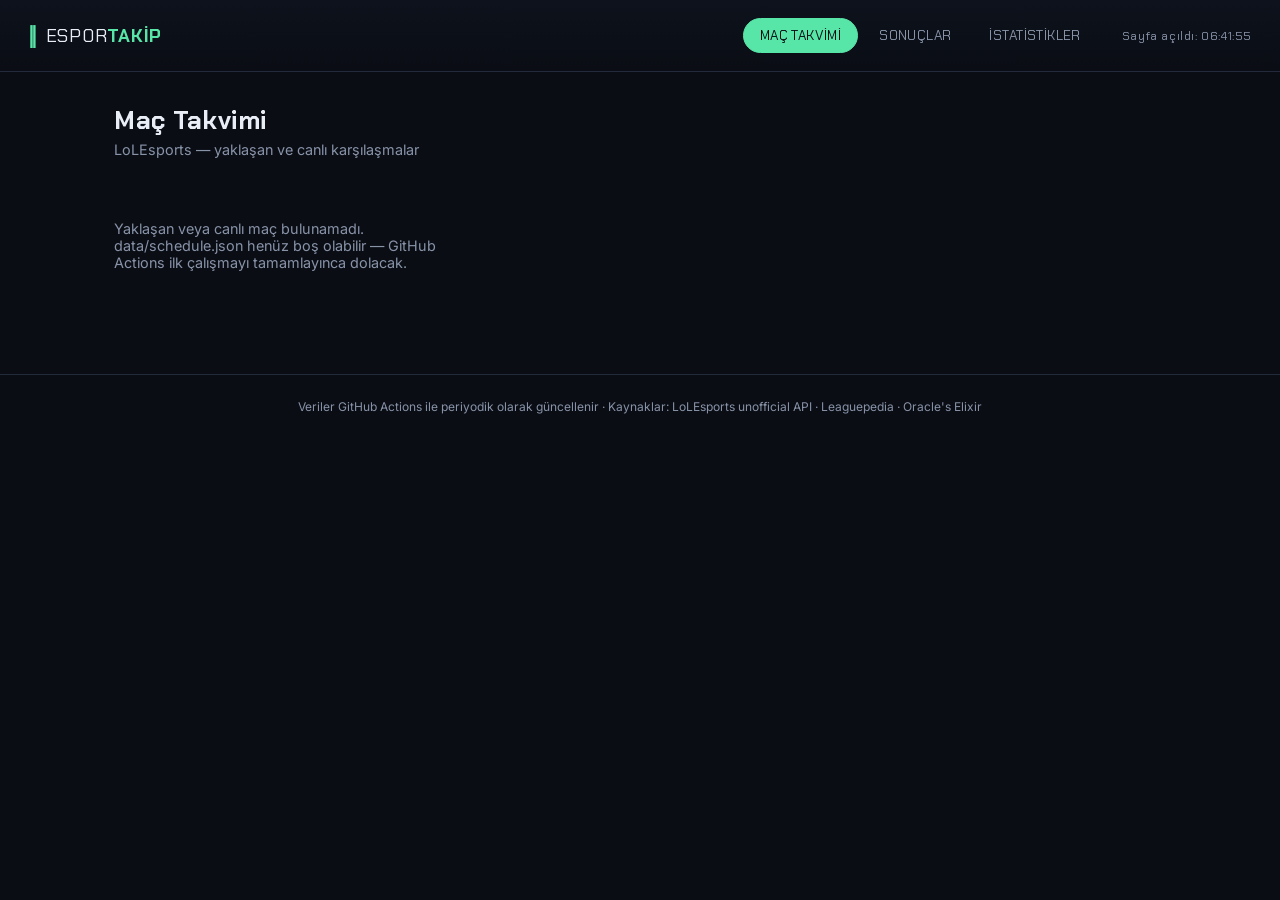
==== index.html @ 3a234da1 "live" ====
<!DOCTYPE html>
<html lang="tr">
<head>
<meta charset="UTF-8" />
<meta name="viewport" content="width=device-width, initial-scale=1.0" />
<title>Espor Takip</title>
<link rel="preconnect" href="https://fonts.googleapis.com">
<link rel="preconnect" href="https://fonts.gstatic.com" crossorigin>
<link href="https://fonts.googleapis.com/css2?family=Chakra+Petch:wght@500;600;700&family=Inter:wght@400;500;600&display=swap" rel="stylesheet">
<link rel="stylesheet" href="style.css">
</head>
<body>

<header class="topbar">
  <div class="brand">
    <span class="brand-mark">‖</span>
    <span class="brand-name">ESPOR<strong>TAKİP</strong></span>
  </div>
  <nav class="tabs" role="tablist">
    <button class="tab active" data-tab="schedule" role="tab" aria-selected="true">Maç Takvimi</button>
    <button class="tab" data-tab="results" role="tab" aria-selected="false">Sonuçlar</button>
    <button class="tab" data-tab="stats" role="tab" aria-selected="false">İstatistikler</button>
  </nav>
  <div class="updated" id="updated-at">—</div>
</header>

<main>

  <!-- MAÇ TAKVİMİ -->
  <section class="panel active" id="panel-schedule">
    <div class="panel-head">
      <h1>Maç Takvimi</h1>
      <p class="sub">LoLEsports — yaklaşan ve canlı karşılaşmalar</p>
    </div>
    <div class="grid" id="schedule-grid">
      <p class="empty">Veri yükleniyor…</p>
    </div>
  </section>

  <!-- SONUÇLAR -->
  <section class="panel" id="panel-results">
    <div class="panel-head">
      <h1>Sonuçlar</h1>
      <p class="sub">Leaguepedia — son tamamlanan maçlar</p>
    </div>
    <div class="table-wrap">
      <table id="results-table">
        <thead>
          <tr>
            <th>Tarih (UTC)</th>
            <th>Turnuva</th>
            <th class="team-col">Takım 1</th>
            <th class="score-col">Skor</th>
            <th class="team-col">Takım 2</th>
          </tr>
        </thead>
        <tbody>
          <tr><td colspan="5" class="empty">Veri yükleniyor…</td></tr>
        </tbody>
      </table>
    </div>
  </section>

  <!-- İSTATİSTİKLER -->
  <section class="panel" id="panel-stats">
    <div class="panel-head">
      <h1>Oyuncu İstatistikleri</h1>
      <p class="sub">Oracle's Elixir — ortalama performans verileri</p>
    </div>
    <div class="table-wrap">
      <table id="stats-table">
        <thead>
          <tr>
            <th class="team-col">Oyuncu</th>
            <th>Maç</th>
            <th>Ort. Kill</th>
            <th>Ort. Death</th>
            <th>Ort. Assist</th>
            <th>KDA</th>
          </tr>
        </thead>
        <tbody>
          <tr><td colspan="6" class="empty">Veri yükleniyor… (henüz veri yoksa README'deki OE_CSV_URL adımına bak)</td></tr>
        </tbody>
      </table>
    </div>
  </section>

</main>

<footer>
  Veriler GitHub Actions ile periyodik olarak güncellenir · Kaynaklar: LoLEsports unofficial API · Leaguepedia · Oracle's Elixir
</footer>

<script src="app.js"></script>
</body>
</html>
---- style.css ----
:root {
  --bg: #0a0d14;
  --surface: #12161f;
  --surface-2: #1a2030;
  --border: #232a3c;
  --text: #e9edf6;
  --text-muted: #8893a8;
  --accent: #58e6a8;     /* mint - canli / pozitif */
  --accent-2: #7c8cff;   /* indigo - vurgu / link */
  --live: #ff4d6d;       /* canli mac kirmizisi */

  --font-display: "Chakra Petch", sans-serif;
  --font-body: "Inter", sans-serif;
}

* { box-sizing: border-box; }

html, body {
  margin: 0;
  background: var(--bg);
  color: var(--text);
  font-family: var(--font-body);
  -webkit-font-smoothing: antialiased;
}

/* ---------- Top bar ---------- */

.topbar {
  display: flex;
  align-items: center;
  gap: 24px;
  padding: 18px 28px;
  border-bottom: 1px solid var(--border);
  background: linear-gradient(180deg, #0d121c 0%, var(--bg) 100%);
  position: sticky;
  top: 0;
  z-index: 10;
  flex-wrap: wrap;
}

.brand {
  display: flex;
  align-items: center;
  gap: 8px;
  font-family: var(--font-display);
  font-size: 1.15rem;
  letter-spacing: 0.04em;
}

.brand-mark {
  color: var(--accent);
  font-weight: 700;
  transform: scaleY(1.2);
}

.brand-name strong {
  color: var(--accent);
}

.tabs {
  display: flex;
  gap: 4px;
  margin-left: auto;
}

.tab {
  font-family: var(--font-display);
  font-size: 0.85rem;
  letter-spacing: 0.03em;
  text-transform: uppercase;
  background: transparent;
  border: 1px solid transparent;
  color: var(--text-muted);
  padding: 8px 16px;
  border-radius: 999px;
  cursor: pointer;
  transition: color 0.15s, border-color 0.15s, background 0.15s;
}

.tab:hover {
  color: var(--text);
}

.tab.active {
  color: var(--bg);
  background: var(--accent);
  border-color: var(--accent);
}

.updated {
  font-size: 0.75rem;
  color: var(--text-muted);
  font-family: var(--font-display);
  letter-spacing: 0.05em;
  white-space: nowrap;
}

/* ---------- Layout ---------- */

main {
  max-width: 1100px;
  margin: 0 auto;
  padding: 32px 24px 64px;
}

.panel { display: none; }
.panel.active { display: block; animation: fade-in 0.25s ease; }

@keyframes fade-in {
  from { opacity: 0; transform: translateY(6px); }
  to   { opacity: 1; transform: translateY(0); }
}

.panel-head h1 {
  font-family: var(--font-display);
  font-size: 1.6rem;
  letter-spacing: 0.02em;
  margin: 0 0 4px;
}

.panel-head .sub {
  color: var(--text-muted);
  font-size: 0.9rem;
  margin: 0 0 24px;
}

.empty {
  color: var(--text-muted);
  font-size: 0.9rem;
  padding: 24px 0;
}

/* ---------- Match cards (signature element) ---------- */

.grid {
  display: grid;
  grid-template-columns: repeat(auto-fill, minmax(300px, 1fr));
  gap: 14px;
}

.match-card {
  background: var(--surface);
  border: 1px solid var(--border);
  border-radius: 10px;
  padding: 16px 18px;
  position: relative;
  overflow: hidden;
}

.match-card.live {
  border-color: rgba(255, 77, 109, 0.5);
  box-shadow: 0 0 0 1px rgba(255, 77, 109, 0.15) inset;
}

.match-meta {
  display: flex;
  justify-content: space-between;
  align-items: center;
  font-family: var(--font-display);
  font-size: 0.7rem;
  letter-spacing: 0.08em;
  text-transform: uppercase;
  color: var(--text-muted);
  margin-bottom: 14px;
}

.match-meta .league {
  display: flex;
  align-items: center;
  gap: 6px;
}

.league img {
  width: 16px;
  height: 16px;
  object-fit: contain;
}

.live-badge {
  display: inline-flex;
  align-items: center;
  gap: 6px;
  color: var(--live);
  font-weight: 600;
}

.live-dot {
  width: 7px;
  height: 7px;
  border-radius: 50%;
  background: var(--live);
  animation: pulse 1.4s ease-in-out infinite;
}

@keyframes pulse {
  0%, 100% { opacity: 1; transform: scale(1); }
  50%      { opacity: 0.35; transform: scale(0.7); }
}

.match-time {
  font-weight: 600;
  color: var(--text-muted);
}

.match-teams {
  display: grid;
  grid-template-columns: 1fr auto 1fr;
  align-items: center;
  gap: 10px;
}

.team {
  display: flex;
  align-items: center;
  gap: 10px;
  min-width: 0;
}

.team.team-right {
  flex-direction: row-reverse;
  text-align: right;
}

.team img {
  width: 30px;
  height: 30px;
  object-fit: contain;
  flex-shrink: 0;
}

.team-name {
  font-family: var(--font-display);
  font-weight: 600;
  font-size: 0.95rem;
  white-space: nowrap;
  overflow: hidden;
  text-overflow: ellipsis;
}

.team.winner .team-name { color: var(--accent); }
.team.loser .team-name { color: var(--text-muted); }

.vs-divider {
  font-family: var(--font-display);
  font-size: 0.75rem;
  color: var(--text-muted);
  display: flex;
  flex-direction: column;
  align-items: center;
  gap: 4px;
  line-height: 1;
}

.vs-divider .score {
  font-size: 1.1rem;
  font-weight: 700;
  color: var(--text);
  letter-spacing: 0.05em;
}

.bo-label {
  font-size: 0.65rem;
  color: var(--text-muted);
  letter-spacing: 0.08em;
}

/* ---------- Tables ---------- */

.table-wrap {
  overflow-x: auto;
  border: 1px solid var(--border);
  border-radius: 10px;
}

table {
  width: 100%;
  border-collapse: collapse;
  font-size: 0.88rem;
}

thead th {
  font-family: var(--font-display);
  font-size: 0.7rem;
  letter-spacing: 0.08em;
  text-transform: uppercase;
  text-align: left;
  color: var(--text-muted);
  background: var(--surface-2);
  padding: 12px 14px;
  border-bottom: 1px solid var(--border);
  white-space: nowrap;
}

tbody td {
  padding: 10px 14px;
  border-bottom: 1px solid var(--border);
  white-space: nowrap;
}

tbody tr:last-child td { border-bottom: none; }
tbody tr:hover { background: var(--surface-2); }

.team-col { min-width: 160px; }
.score-col { text-align: center; font-family: var(--font-display); font-weight: 700; }

/* ---------- Footer ---------- */

footer {
  text-align: center;
  font-size: 0.75rem;
  color: var(--text-muted);
  padding: 24px;
  border-top: 1px solid var(--border);
}

/* ---------- Responsive ---------- */

@media (max-width: 640px) {
  .topbar { padding: 14px 16px; }
  .tabs { width: 100%; justify-content: space-between; margin-left: 0; }
  .tab { flex: 1; padding: 8px 6px; font-size: 0.72rem; }
  .updated { display: none; }
  main { padding: 20px 14px 48px; }
}

/* Reduced motion */
@media (prefers-reduced-motion: reduce) {
  .live-dot { animation: none; }
  .panel.active { animation: none; }
}
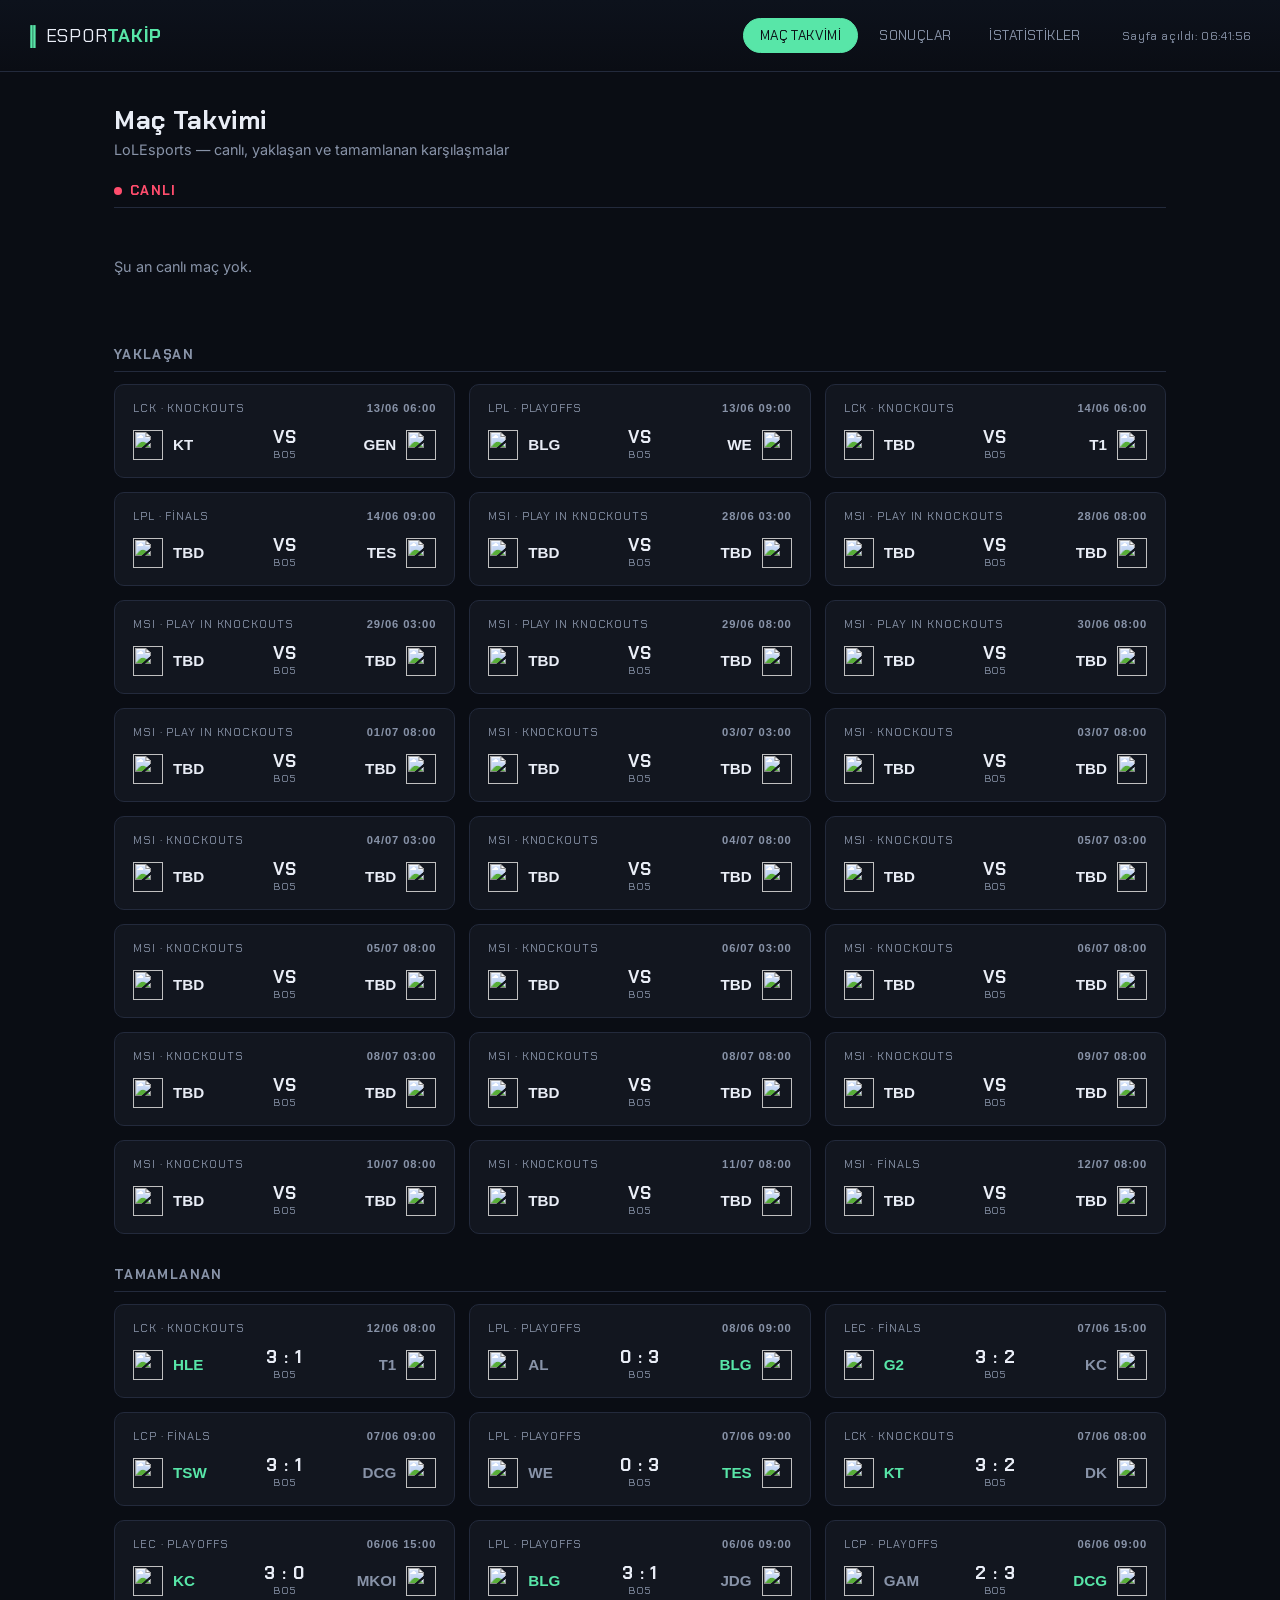
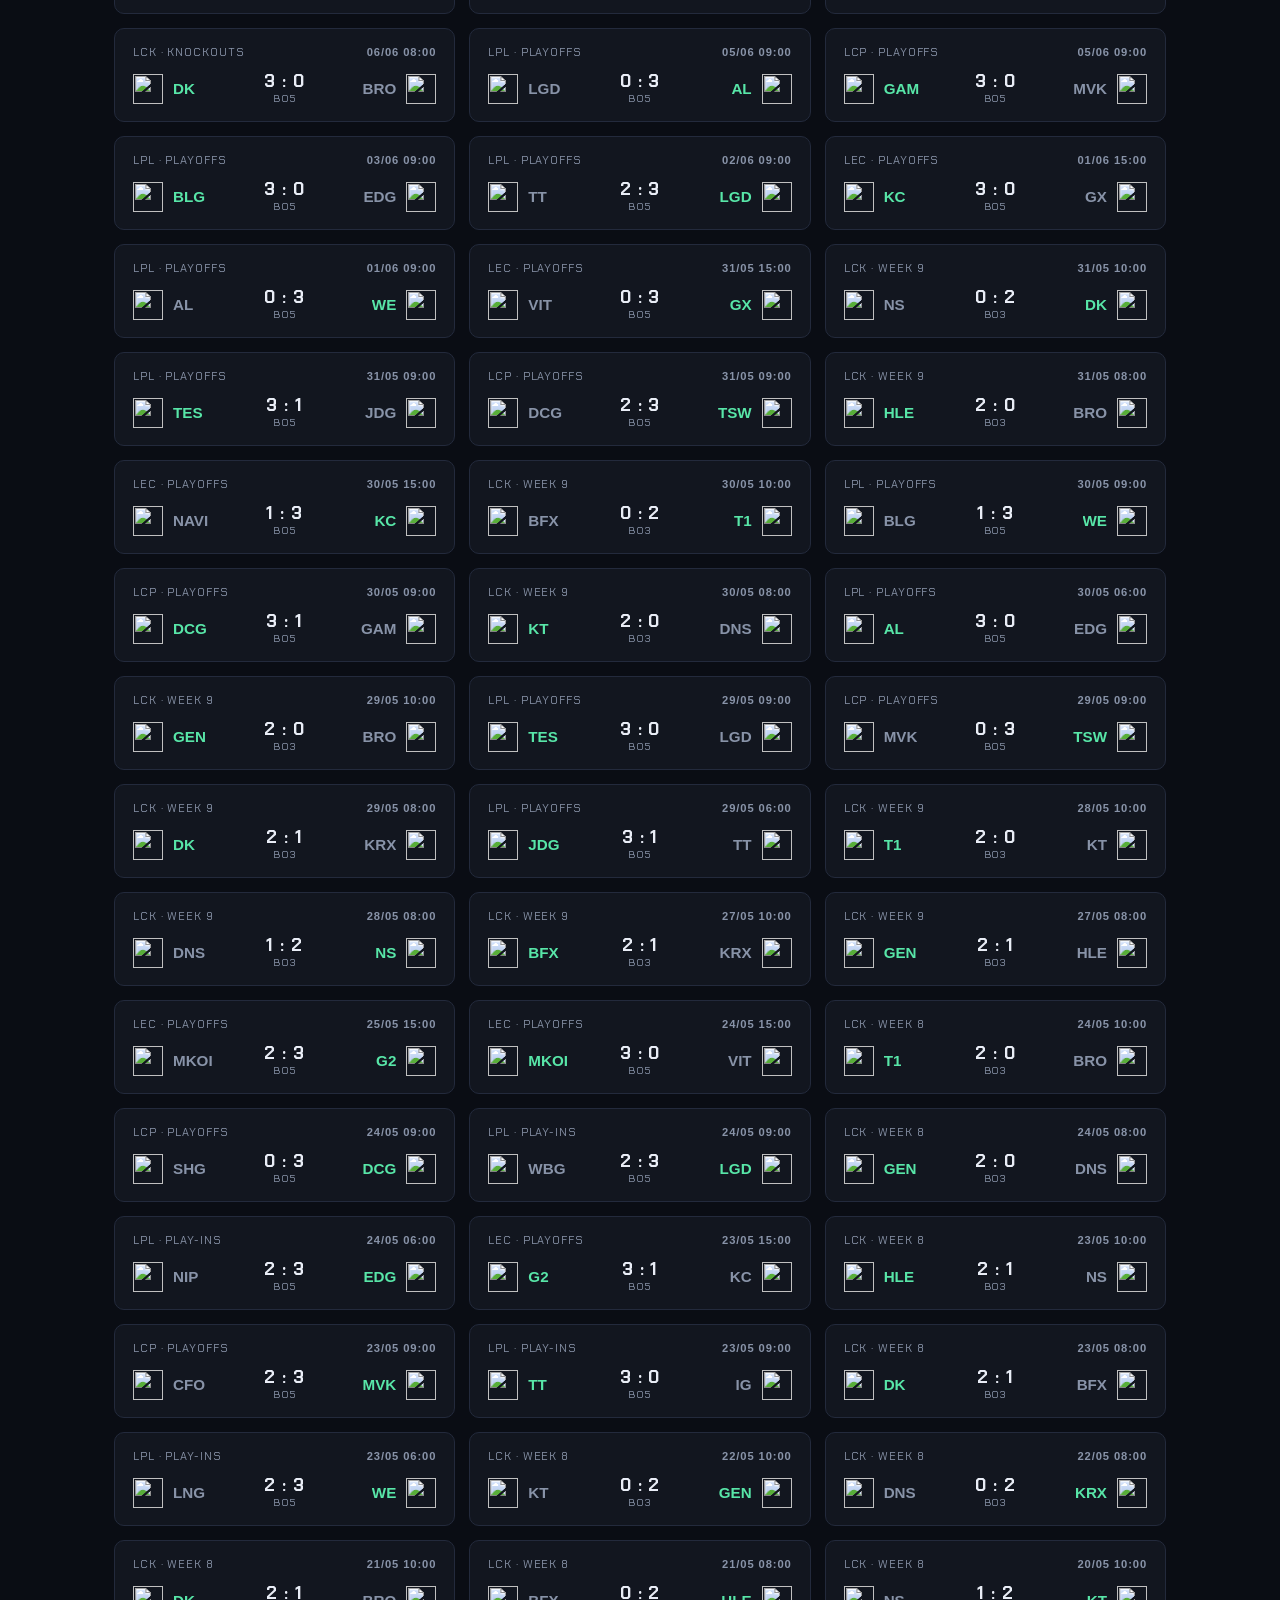
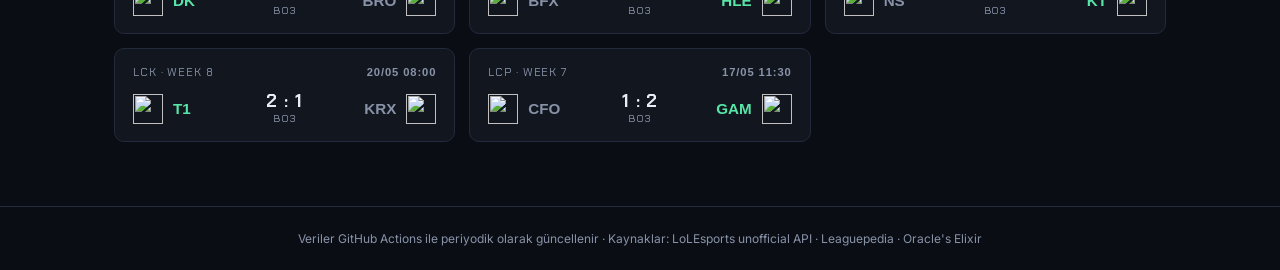
==== commit 0a76676d: "x" ====
--- a/index.html
+++ b/index.html
@@ -30,10 +30,28 @@
   <section class="panel active" id="panel-schedule">
     <div class="panel-head">
       <h1>Maç Takvimi</h1>
-      <p class="sub">LoLEsports — yaklaşan ve canlı karşılaşmalar</p>
+      <p class="sub">LoLEsports — canlı, yaklaşan ve tamamlanan karşılaşmalar</p>
     </div>
-    <div class="grid" id="schedule-grid">
-      <p class="empty">Veri yükleniyor…</p>
+
+    <div class="sub-section">
+      <h2 class="sub-heading live-heading"><span class="live-dot"></span>Canlı</h2>
+      <div class="grid" id="grid-live">
+        <p class="empty">Şu an canlı maç yok.</p>
+      </div>
+    </div>
+
+    <div class="sub-section">
+      <h2 class="sub-heading">Yaklaşan</h2>
+      <div class="grid" id="grid-upcoming">
+        <p class="empty">Yaklaşan maç bulunamadı.</p>
+      </div>
+    </div>
+
+    <div class="sub-section">
+      <h2 class="sub-heading">Tamamlanan</h2>
+      <div class="grid" id="grid-completed">
+        <p class="empty">Tamamlanan maç bulunamadı.</p>
+      </div>
     </div>
   </section>
 
@@ -41,23 +59,10 @@
   <section class="panel" id="panel-results">
     <div class="panel-head">
       <h1>Sonuçlar</h1>
-      <p class="sub">Leaguepedia — son tamamlanan maçlar</p>
+      <p class="sub">Leaguepedia — son tamamlanan maçlar. Detay için bir maça tıkla.</p>
     </div>
-    <div class="table-wrap">
-      <table id="results-table">
-        <thead>
-          <tr>
-            <th>Tarih (UTC)</th>
-            <th>Turnuva</th>
-            <th class="team-col">Takım 1</th>
-            <th class="score-col">Skor</th>
-            <th class="team-col">Takım 2</th>
-          </tr>
-        </thead>
-        <tbody>
-          <tr><td colspan="5" class="empty">Veri yükleniyor…</td></tr>
-        </tbody>
-      </table>
+    <div class="results-list" id="results-list">
+      <p class="empty">Veri yükleniyor…</p>
     </div>
   </section>
 
--- a/style.css
+++ b/style.css
@@ -124,6 +124,37 @@
   margin: 0 0 24px;
 }
 
+.sub-section {
+  margin-bottom: 32px;
+}
+
+.sub-section:last-child {
+  margin-bottom: 0;
+}
+
+.sub-heading {
+  font-family: var(--font-display);
+  font-size: 0.85rem;
+  letter-spacing: 0.1em;
+  text-transform: uppercase;
+  color: var(--text-muted);
+  display: flex;
+  align-items: center;
+  gap: 8px;
+  margin: 0 0 12px;
+  padding-bottom: 8px;
+  border-bottom: 1px solid var(--border);
+}
+
+.sub-heading.live-heading {
+  color: var(--live);
+}
+
+.sub-heading .live-dot {
+  width: 8px;
+  height: 8px;
+}
+
 .empty {
   color: var(--text-muted);
   font-size: 0.9rem;
@@ -264,7 +295,213 @@
   letter-spacing: 0.08em;
 }
 
-/* ---------- Tables ---------- */
+/* ---------- Results (expandable match cards) ---------- */
+
+.results-list {
+  display: flex;
+  flex-direction: column;
+  gap: 10px;
+}
+
+.result-card {
+  background: var(--surface);
+  border: 1px solid var(--border);
+  border-radius: 10px;
+  overflow: hidden;
+}
+
+.result-summary {
+  display: grid;
+  grid-template-columns: 100px 1fr auto 1fr 18px;
+  align-items: center;
+  gap: 14px;
+  padding: 14px 18px;
+  cursor: pointer;
+  user-select: none;
+}
+
+.result-summary:hover {
+  background: var(--surface-2);
+}
+
+.result-meta {
+  display: flex;
+  flex-direction: column;
+  gap: 2px;
+  font-family: var(--font-display);
+  font-size: 0.7rem;
+  letter-spacing: 0.05em;
+  color: var(--text-muted);
+  text-transform: uppercase;
+}
+
+.result-meta .tournament {
+  color: var(--text);
+  font-weight: 600;
+  font-size: 0.72rem;
+  white-space: nowrap;
+  overflow: hidden;
+  text-overflow: ellipsis;
+}
+
+.result-score {
+  font-family: var(--font-display);
+  font-weight: 700;
+  font-size: 1.1rem;
+  text-align: center;
+  white-space: nowrap;
+}
+
+.chevron {
+  color: var(--text-muted);
+  transition: transform 0.2s;
+  font-size: 0.8rem;
+  text-align: right;
+}
+
+.result-card.open .chevron {
+  transform: rotate(90deg);
+}
+
+.result-detail {
+  display: none;
+  border-top: 1px solid var(--border);
+  padding: 16px 18px 20px;
+  background: var(--surface-2);
+}
+
+.result-card.open .result-detail {
+  display: block;
+}
+
+/* Objectives row */
+
+.objectives-row {
+  display: flex;
+  gap: 24px;
+  flex-wrap: wrap;
+  margin-bottom: 16px;
+  font-size: 0.85rem;
+}
+
+.objectives-col {
+  display: flex;
+  flex-direction: column;
+  gap: 4px;
+  min-width: 160px;
+}
+
+.objectives-col .obj-team {
+  font-family: var(--font-display);
+  font-weight: 600;
+  font-size: 0.8rem;
+  letter-spacing: 0.04em;
+  margin-bottom: 2px;
+}
+
+.obj-stat {
+  display: flex;
+  justify-content: space-between;
+  color: var(--text-muted);
+}
+
+.obj-stat strong {
+  color: var(--text);
+}
+
+.dragon-types {
+  display: flex;
+  flex-wrap: wrap;
+  gap: 6px;
+  align-items: center;
+}
+
+.dragon-chip {
+  font-size: 0.7rem;
+  font-weight: 600;
+  padding: 3px 9px;
+  border-radius: 999px;
+  letter-spacing: 0.03em;
+  white-space: nowrap;
+}
+
+.dragon-Infernal   { background: rgba(255, 100, 70, 0.18);  color: #ff8a65; }
+.dragon-Ocean      { background: rgba(80, 170, 255, 0.18);  color: #6ec1ff; }
+.dragon-Mountain   { background: rgba(190, 140, 90, 0.2);   color: #d2a679; }
+.dragon-Cloud      { background: rgba(180, 200, 220, 0.18); color: #c9dcf0; }
+.dragon-Hextech    { background: rgba(90, 230, 200, 0.18);  color: var(--accent); }
+.dragon-Chemtech   { background: rgba(140, 230, 120, 0.18); color: #a6e68c; }
+.dragon-Elder      { background: rgba(160, 110, 255, 0.2);  color: #b69bff; }
+
+/* Players table */
+
+.players-table-wrap {
+  overflow-x: auto;
+}
+
+.players-table {
+  width: 100%;
+  border-collapse: collapse;
+  font-size: 0.82rem;
+}
+
+.players-table th {
+  font-family: var(--font-display);
+  font-size: 0.65rem;
+  letter-spacing: 0.08em;
+  text-transform: uppercase;
+  text-align: left;
+  color: var(--text-muted);
+  padding: 6px 10px;
+  border-bottom: 1px solid var(--border);
+  white-space: nowrap;
+}
+
+.players-table td {
+  padding: 6px 10px;
+  border-bottom: 1px solid var(--border);
+  vertical-align: middle;
+}
+
+.players-table tr.team-divider td {
+  border-bottom: none;
+  padding-top: 14px;
+}
+
+.champion-name {
+  font-weight: 600;
+}
+
+.kda-cell {
+  font-family: var(--font-display);
+  white-space: nowrap;
+}
+
+.items-cell {
+  display: flex;
+  flex-wrap: wrap;
+  gap: 4px;
+}
+
+.item-chip {
+  font-size: 0.7rem;
+  padding: 2px 8px;
+  border-radius: 6px;
+  background: var(--surface);
+  border: 1px solid var(--border);
+  color: var(--text-muted);
+  white-space: nowrap;
+}
+
+.bans-row {
+  font-size: 0.8rem;
+  color: var(--text-muted);
+  margin-top: 12px;
+}
+
+.bans-row strong {
+  color: var(--text);
+}
 
 .table-wrap {
   overflow-x: auto;
